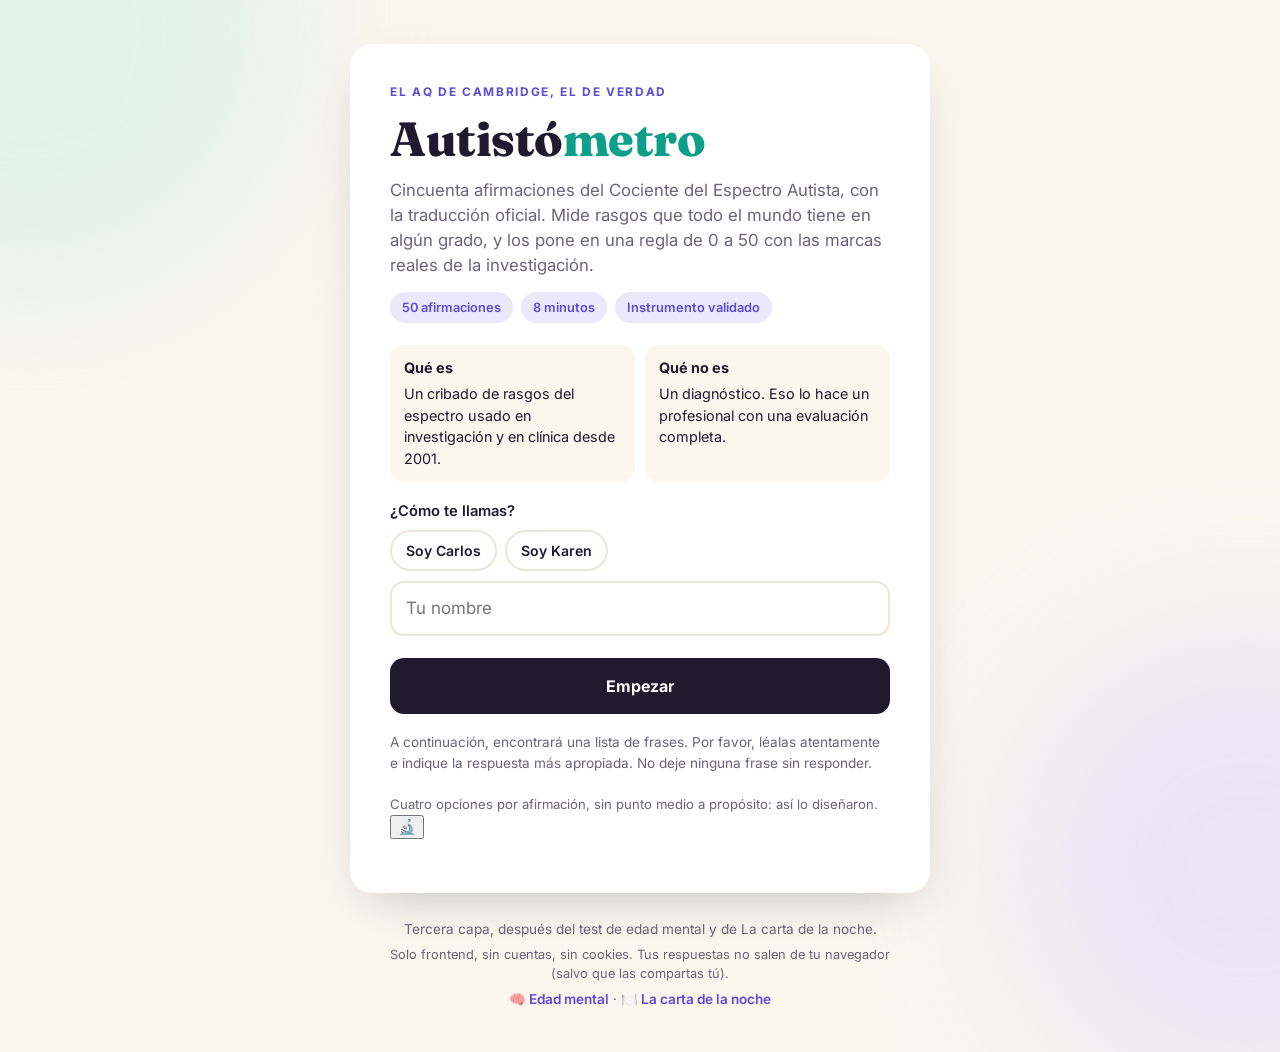
==== espectro/index.html @ 9f21df93 "Añadir Autistómetro: el AQ oficial en español en espectro/ Tercera capa del repo: el Cociente del Es" ====
<!doctype html>
<html lang="es">
<head>
  <meta charset="utf-8">
  <meta name="viewport" content="width=device-width, initial-scale=1">
  <title>Autistómetro</title>
  <meta name="description" content="El Cociente del Espectro Autista (AQ) de Cambridge, el de verdad: 50 afirmaciones, 8 minutos, y comparación entre dos.">
  <meta property="og:title" content="Autistómetro">
  <meta property="og:description" content="El AQ de Cambridge, el de verdad. 50 afirmaciones, 8 minutos. Hazlo y comparamos.">
  <meta property="og:type" content="website">
  <meta name="theme-color" content="#fbf6ee">
  <link rel="icon" href="data:image/svg+xml,%3Csvg xmlns='http://www.w3.org/2000/svg' viewBox='0 0 100 100'%3E%3Ctext y='.9em' font-size='90'%3E🔬%3C/text%3E%3C/svg%3E">
  <link rel="preconnect" href="https://fonts.googleapis.com">
  <link rel="preconnect" href="https://fonts.gstatic.com" crossorigin>
  <link href="https://fonts.googleapis.com/css2?family=Fraunces:opsz,wght@9..144,600;9..144,800&family=Inter:wght@400;500;600;700&display=swap" rel="stylesheet">
  <link rel="stylesheet" href="style.css">
</head>
<body>
  <div class="blob blob-a" aria-hidden="true"></div>
  <div class="blob blob-b" aria-hidden="true"></div>

  <main id="app" class="app" aria-live="polite"></main>

  <footer class="footer">
    <p>Tercera capa, después del test de edad mental y de La carta de la noche.</p>
    <p class="tiny">Solo frontend, sin cuentas, sin cookies. Tus respuestas no salen de tu navegador (salvo que las compartas tú).</p>
    <p><a class="footer-link" href="../">🧠 Edad mental</a> · <a class="footer-link" href="../cita/">🍽️ La carta de la noche</a></p>
  </footer>

  <script src="items.js"></script>
  <script src="app.js"></script>
</body>
</html>
---- espectro/style.css ----
/* =====================================================================
   Autistómetro — estilos (base compartida con el test de edad mental)
   ===================================================================== */

:root {
  --bg: #fbf6ee;
  --card: #ffffff;
  --ink: #1f1a2e;
  --muted: #6b6478;
  --line: #ece5da;
  --accent: #0e9f8a;
  --accent-2: #5b4bd6;
  --accent-soft: #dff5f0;
  --accent-2-soft: #ebe8fb;
  --warn-soft: #fff4d6;
  --warn: #b8862f;
  --ok: #2c9c6a;
  --radius: 22px;
  --shadow: 0 18px 50px -24px rgba(31, 26, 46, .35);
  --font-head: 'Fraunces', Georgia, 'Times New Roman', serif;
  --font-body: 'Inter', system-ui, -apple-system, 'Segoe UI', Roboto, sans-serif;
}

* { box-sizing: border-box; }

html { -webkit-text-size-adjust: 100%; }

body {
  margin: 0;
  min-height: 100vh;
  background: var(--bg);
  color: var(--ink);
  font-family: var(--font-body);
  font-size: 17px;
  line-height: 1.5;
  overflow-x: hidden;
  position: relative;
}

.blob {
  position: fixed;
  border-radius: 50%;
  filter: blur(70px);
  opacity: .45;
  pointer-events: none;
  z-index: 0;
}
.blob-a { width: 60vw; height: 60vw; max-width: 520px; max-height: 520px; background: #bfeee5; top: -18vw; left: -18vw; }
.blob-b { width: 55vw; height: 55vw; max-width: 480px; max-height: 480px; background: #d9d0ff; bottom: -16vw; right: -16vw; }

.app {
  position: relative;
  z-index: 1;
  max-width: 620px;
  margin: 0 auto;
  padding: 28px 16px 12px;
}

.screen {
  background: var(--card);
  border-radius: var(--radius);
  box-shadow: var(--shadow);
  padding: 30px 24px;
  opacity: 0;
  transform: translateY(10px);
  transition: opacity .35s ease, transform .35s ease;
}
.screen.in { opacity: 1; transform: none; }

@media (min-width: 560px) {
  .app { padding: 44px 20px 16px; }
  .screen { padding: 40px 40px; }
}

/* ---------- tipografía ---------- */
h1, h2, h3 { font-family: var(--font-head); line-height: 1.12; margin: 0 0 12px; letter-spacing: -.01em; }
h1 { font-size: clamp(2.1rem, 7vw, 3rem); font-weight: 800; }
h2 { font-size: clamp(1.45rem, 5vw, 1.9rem); font-weight: 700; }
h3 { font-size: 1.1rem; font-weight: 700; margin-top: 30px; }
h1 em { font-style: normal; color: var(--accent); }
p { margin: 0 0 14px; }
.kicker { text-transform: uppercase; letter-spacing: .14em; font-size: .74rem; font-weight: 700; color: var(--accent-2); margin-bottom: 10px; }
.lead { font-size: 1.05rem; color: var(--muted); }
.muted { color: var(--muted); }
.tiny { font-size: .8rem; }

/* ---------- inicio ---------- */
.meta {
  list-style: none; padding: 0; margin: 0 0 22px;
  display: flex; flex-wrap: wrap; gap: 8px;
}
.meta li {
  background: var(--accent-2-soft); color: var(--accent-2);
  font-size: .8rem; font-weight: 600; padding: 6px 12px; border-radius: 999px;
}
.banner {
  background: var(--accent-soft);
  border: 1px solid #a9e3d8;
  border-radius: 14px;
  padding: 12px 14px;
  margin-bottom: 20px;
  font-size: .95rem;
}
form label { display: block; font-weight: 600; font-size: .92rem; margin: 18px 0 8px; }
form label .opt { font-weight: 400; color: var(--muted); }
input[type="text"], input[type="number"] {
  width: 100%;
  font: inherit;
  padding: 13px 14px;
  border: 2px solid var(--line);
  border-radius: 14px;
  background: #fff;
  color: var(--ink);
  transition: border-color .15s;
}
input:focus { outline: none; border-color: var(--accent-2); }
.chips { display: flex; gap: 8px; margin-bottom: 10px; flex-wrap: wrap; }
.chip {
  font: inherit; font-size: .88rem; font-weight: 600;
  padding: 8px 14px; border-radius: 999px; cursor: pointer;
  border: 2px solid var(--line); background: #fff; color: var(--ink);
  transition: all .15s;
}
.chip:hover, .chip:focus-visible { border-color: var(--accent); color: var(--accent); }
.disclaimer { margin-top: 22px; font-size: .82rem; color: var(--muted); }

/* ---------- botones ---------- */
.btn {
  font: inherit; font-weight: 700; font-size: 1rem;
  padding: 14px 22px; border-radius: 14px; cursor: pointer;
  border: 2px solid transparent; transition: transform .1s, box-shadow .15s, background .15s;
  display: inline-flex; align-items: center; justify-content: center; gap: 8px;
  text-decoration: none; text-align: center;
}
.btn:active { transform: scale(.98); }
.btn.primary { background: var(--ink); color: #fff; width: 100%; margin-top: 22px; }
.btn.primary:hover { box-shadow: 0 10px 24px -10px rgba(31, 26, 46, .6); }
.btn.accent { background: var(--accent); color: #fff; }
.btn.ghost { background: transparent; border-color: var(--line); color: var(--ink); }
.btn.ghost:hover { border-color: var(--ink); }
.btn.wa { background: #25d366; color: #fff; }
.actions { display: flex; flex-direction: column; gap: 10px; margin-top: 28px; }
.actions .btn { width: 100%; margin: 0; }

/* ---------- cuestionario ---------- */
.quiz-head { display: flex; justify-content: space-between; align-items: center; margin-bottom: 12px; }
.tag {
  background: var(--accent-2-soft); color: var(--accent-2);
  font-size: .8rem; font-weight: 700; padding: 6px 12px; border-radius: 999px;
}
.counter { font-size: .85rem; color: var(--muted); font-weight: 600; font-variant-numeric: tabular-nums; }
.progress { height: 6px; background: var(--line); border-radius: 999px; overflow: hidden; margin-bottom: 26px; }
.progress-bar { height: 100%; background: linear-gradient(90deg, var(--accent-2), var(--accent)); border-radius: 999px; transition: width .35s ease; }
.question { margin-bottom: 8px; }
.note { font-size: .85rem; color: var(--muted); font-style: italic; margin-bottom: 14px; }
.options { display: flex; flex-direction: column; gap: 10px; margin-top: 18px; }
.option {
  display: flex; align-items: flex-start; gap: 12px;
  width: 100%; text-align: left;
  font: inherit; font-size: 1rem; line-height: 1.4;
  padding: 14px 16px; border-radius: 16px; cursor: pointer;
  border: 2px solid var(--line); background: #fff; color: var(--ink);
  transition: border-color .15s, background .15s, transform .1s;
}
.option:hover, .option:focus-visible { border-color: var(--accent-2); background: #faf8ff; outline: none; }
.option:active { transform: scale(.99); }
.option.selected { border-color: var(--accent); background: var(--accent-soft); }
.option:disabled { cursor: default; }
.option .key {
  flex: 0 0 auto;
  width: 28px; height: 28px; border-radius: 9px;
  display: inline-flex; align-items: center; justify-content: center;
  background: var(--line); color: var(--muted);
  font-size: .8rem; font-weight: 700; margin-top: 1px;
}
.option.selected .key { background: var(--accent); color: #fff; }
.quiz-foot { margin-top: 22px; display: flex; justify-content: space-between; }
.quiz-foot .btn { padding: 10px 16px; font-size: .9rem; }

/* ---------- resultado ---------- */
.big-age {
  display: flex; align-items: baseline; gap: 10px; margin: 6px 0 14px;
  font-family: var(--font-head);
}
.big-age .num {
  font-size: clamp(5rem, 24vw, 8rem); font-weight: 800; line-height: .95; letter-spacing: -.03em;
  background: linear-gradient(120deg, var(--accent-2), var(--accent));
  -webkit-background-clip: text; background-clip: text; color: transparent;
}
.big-age .unit { font-size: 1.4rem; color: var(--muted); font-weight: 600; }
.profile-title { color: var(--ink); }
.real-age {
  background: #fbf6ee; border-radius: 14px; padding: 12px 14px; font-size: .95rem; margin-top: 16px;
}
.topics { list-style: none; padding: 0; margin: 0; display: flex; flex-direction: column; gap: 16px; }
.topic-row { display: flex; justify-content: space-between; align-items: baseline; gap: 12px; margin-bottom: 6px; font-weight: 600; }
.topic-row > span:first-child { flex: 1 1 auto; }
.topic-row strong { font-family: var(--font-head); font-size: 1.15rem; white-space: nowrap; }
.topic-row .desc { font-weight: 400; color: var(--muted); font-size: .8rem; margin-left: 6px; }
.bar-track { height: 10px; background: var(--line); border-radius: 999px; overflow: hidden; }
.bar-fill {
  height: 100%; width: 0; border-radius: 999px;
  background: linear-gradient(90deg, var(--accent-2), var(--accent));
  transition: width .9s cubic-bezier(.2, .8, .2, 1);
}
.topic-note { font-size: .9rem; color: var(--muted); margin: 8px 0 0; }
.quote {
  margin: 30px 0 0; padding: 18px 20px;
  border-left: 4px solid var(--accent); background: var(--accent-soft); border-radius: 0 16px 16px 0;
  font-family: var(--font-head); font-size: 1.15rem; line-height: 1.4;
}
.share-panel {
  margin-top: 18px; padding: 18px; border-radius: 16px; background: #fbf6ee;
  display: flex; flex-direction: column; gap: 10px;
}
.share-panel p { margin: 0 0 6px; font-size: .95rem; }
.share-panel .btn { width: 100%; margin: 0; font-size: .95rem; padding: 12px 16px; }
.share-url {
  font-size: .78rem; word-break: break-all; color: var(--muted);
  background: #fff; border: 1px solid var(--line); border-radius: 10px; padding: 8px 10px;
}
.toast { font-size: .85rem; color: var(--ok); font-weight: 600; min-height: 1.2em; margin: 0; }

/* ---------- comparación ---------- */
.vs { color: var(--muted); font-weight: 400; font-size: .7em; margin: 0 8px; }
.duo { display: grid; grid-template-columns: 1fr 1fr; gap: 12px; margin: 18px 0; }
.duo-card {
  background: #fbf6ee; border-radius: 18px; padding: 16px 12px; text-align: center;
  display: flex; flex-direction: column; gap: 4px;
}
.duo-card .duo-name { font-weight: 700; }
.duo-card .duo-age { font-family: var(--font-head); font-size: 3rem; font-weight: 800; line-height: 1; }
.duo-card:first-child .duo-age { color: var(--accent-2); }
.duo-card:last-child .duo-age { color: var(--accent); }
.duo-card .duo-title { font-size: .8rem; color: var(--muted); }
.verdict { font-family: var(--font-head); font-size: 1.2rem; line-height: 1.35; }
.compat {
  display: flex; align-items: center; gap: 16px; margin-top: 22px;
  padding: 16px; border-radius: 18px; background: var(--accent-2-soft);
}
.compat-ring {
  flex: 0 0 auto; width: 84px; height: 84px; border-radius: 50%;
  display: flex; align-items: center; justify-content: center;
  background: conic-gradient(var(--accent-2) calc(var(--p) * 1%), #fff 0);
  position: relative;
}
.compat-ring::after {
  content: ''; position: absolute; inset: 9px; border-radius: 50%; background: var(--accent-2-soft);
}
.compat-ring span { position: relative; z-index: 1; font-family: var(--font-head); font-weight: 800; font-size: 1.35rem; }
.compat p { margin: 0; font-size: .95rem; }
.compat p strong { display: block; font-size: 1rem; margin-bottom: 2px; }
.duo-topic { margin-bottom: 18px; }
.duo-topic .label { font-weight: 600; margin-bottom: 8px; display: flex; justify-content: space-between; }
.duo-bars { display: flex; flex-direction: column; gap: 6px; }
.duo-bar { display: grid; grid-template-columns: 70px 1fr 36px; align-items: center; gap: 8px; font-size: .85rem; }
.duo-bar .who { font-weight: 600; white-space: nowrap; overflow: hidden; text-overflow: ellipsis; }
.duo-bar .n { text-align: right; font-variant-numeric: tabular-nums; color: var(--muted); }
.duo-bar .bar-track { height: 8px; }
.duo-bar.a .bar-fill { background: var(--accent-2); }
.duo-bar.b .bar-fill { background: var(--accent); }
.duo-line { font-size: .9rem; color: var(--muted); margin: 8px 0 0; }
.qlist { list-style: none; padding: 0; margin: 0; display: flex; flex-direction: column; gap: 12px; }
.qlist li { background: #fbf6ee; border-radius: 14px; padding: 12px 14px; font-size: .92rem; }
.qlist .q { font-weight: 600; margin-bottom: 6px; }
.qlist .ans { margin: 2px 0; color: var(--muted); }
.qlist .ans b { color: var(--ink); }
.qlist .ans.a b { color: var(--accent-2); }
.qlist .ans.b b { color: var(--accent); }

/* ---------- ciencia ---------- */
.small { font-size: .92rem; }
.sci-note { color: var(--accent-2); font-style: normal; font-weight: 600; font-size: .82rem; }
.sci-list .sci { margin: 8px 0 4px; color: var(--ink); }
.sci-list .src { margin: 0; font-size: .82rem; color: var(--muted); }
.sci-list .src a { color: var(--accent-2); font-weight: 600; }

/* ---------- pie ---------- */
.footer { position: relative; z-index: 1; text-align: center; color: var(--muted); font-size: .85rem; padding: 10px 20px 36px; max-width: 560px; margin: 0 auto; }
.footer p { margin: 0 0 6px; }
.footer-link { color: var(--accent-2); font-weight: 600; text-decoration: none; }
.footer-link:hover { text-decoration: underline; }

@media (prefers-reduced-motion: reduce) {
  .screen, .bar-fill, .progress-bar { transition: none; }
}

/* ---------- autistómetro: inicio ---------- */
.seg { display: flex; flex-wrap: wrap; gap: 8px; margin-bottom: 4px; }
.seg .chip.on { border-color: var(--accent-2); background: var(--accent-2-soft); color: var(--accent-2); }
.whatis { display: grid; grid-template-columns: 1fr 1fr; gap: 10px; margin: 18px 0 6px; }
.whatis div { background: #fbf6ee; border-radius: 14px; padding: 12px 14px; font-size: .9rem; }
.whatis b { display: block; margin-bottom: 4px; }
@media (max-width: 420px) { .whatis { grid-template-columns: 1fr; } }

/* ---------- cuestionario ---------- */
.option.lk { text-align: center; justify-content: center; padding: 15px 12px; font-weight: 600; }
.statement { font-size: clamp(1.35rem, 5.6vw, 1.75rem); min-height: 3.2em; }
.instr { font-size: .85rem; color: var(--muted); margin-bottom: 14px; }

/* ---------- resultado: regla ---------- */
.ruler { position: relative; margin: 30px 0 44px; height: 14px; background: linear-gradient(90deg, #dff5f0, #ebe8fb 55%, #d9d0ff); border-radius: 999px; }
.ruler .mark { position: absolute; top: -6px; width: 2px; height: 26px; background: var(--muted); opacity: .55; transform: translateX(-1px); }
.ruler .mark span { position: absolute; top: 28px; left: 50%; transform: translateX(-50%); font-size: .72rem; font-weight: 700; color: var(--muted); white-space: nowrap; }
.ruler .mark.m2 span { top: 42px; }
.ref b { color: var(--ink); }
.ruler .me { position: absolute; top: -12px; width: 38px; height: 38px; border-radius: 50%; background: var(--accent-2); color: #fff; font-family: var(--font-head); font-weight: 800; font-size: 1rem; display: flex; align-items: center; justify-content: center; transform: translateX(-19px); box-shadow: 0 6px 16px -6px rgba(0,0,0,.45); border: 3px solid #fff; z-index: 2; }
.ruler .me.b { background: var(--accent); top: -12px; }
.ruler .me.b.stack { top: -44px; }
.ruler .me.low small { top: auto; bottom: -15px; }
.ruler .me small { font-size: .62rem; font-weight: 700; position: absolute; top: -16px; left: 50%; transform: translateX(-50%); color: var(--ink); white-space: nowrap; }
.band { border-radius: 16px; padding: 16px 18px; margin: 10px 0 18px; background: var(--accent-2-soft); }
.band h2 { margin-bottom: 6px; }
.band p { margin-bottom: 0; }
.ref { font-size: .88rem; color: var(--muted); margin-top: 6px; }
.sub-row { display: flex; justify-content: space-between; align-items: baseline; margin-bottom: 6px; font-weight: 600; gap: 12px; }
.sub-row strong { font-family: var(--font-head); font-size: 1.1rem; white-space: nowrap; }
.sub-row .desc { font-weight: 400; color: var(--muted); font-size: .8rem; margin-left: 6px; }
.fine { font-size: .85rem; color: var(--muted); background: var(--warn-soft); border-radius: 14px; padding: 12px 14px; margin-top: 22px; }
.fine b { color: var(--warn); }
.credits { font-size: .78rem; color: var(--muted); margin-top: 18px; line-height: 1.45; }
.credits a { color: var(--accent-2); }

/* ---------- comparación ---------- */
.duo-card .duo-age { font-size: 2.6rem; }
.opp { list-style: none; padding: 0; margin: 0; display: flex; flex-direction: column; gap: 10px; }
.opp li { background: #fbf6ee; border-radius: 14px; padding: 12px 14px; font-size: .92rem; }
.opp .q { font-weight: 600; margin-bottom: 6px; }
.opp .ans { margin: 2px 0; color: var(--muted); }
.opp .ans b { color: var(--ink); }
.opp .ans.a b { color: var(--accent-2); }
.opp .ans.b b { color: var(--accent); }
.coin { font-family: var(--font-head); font-size: 1.15rem; margin: 6px 0 16px; }
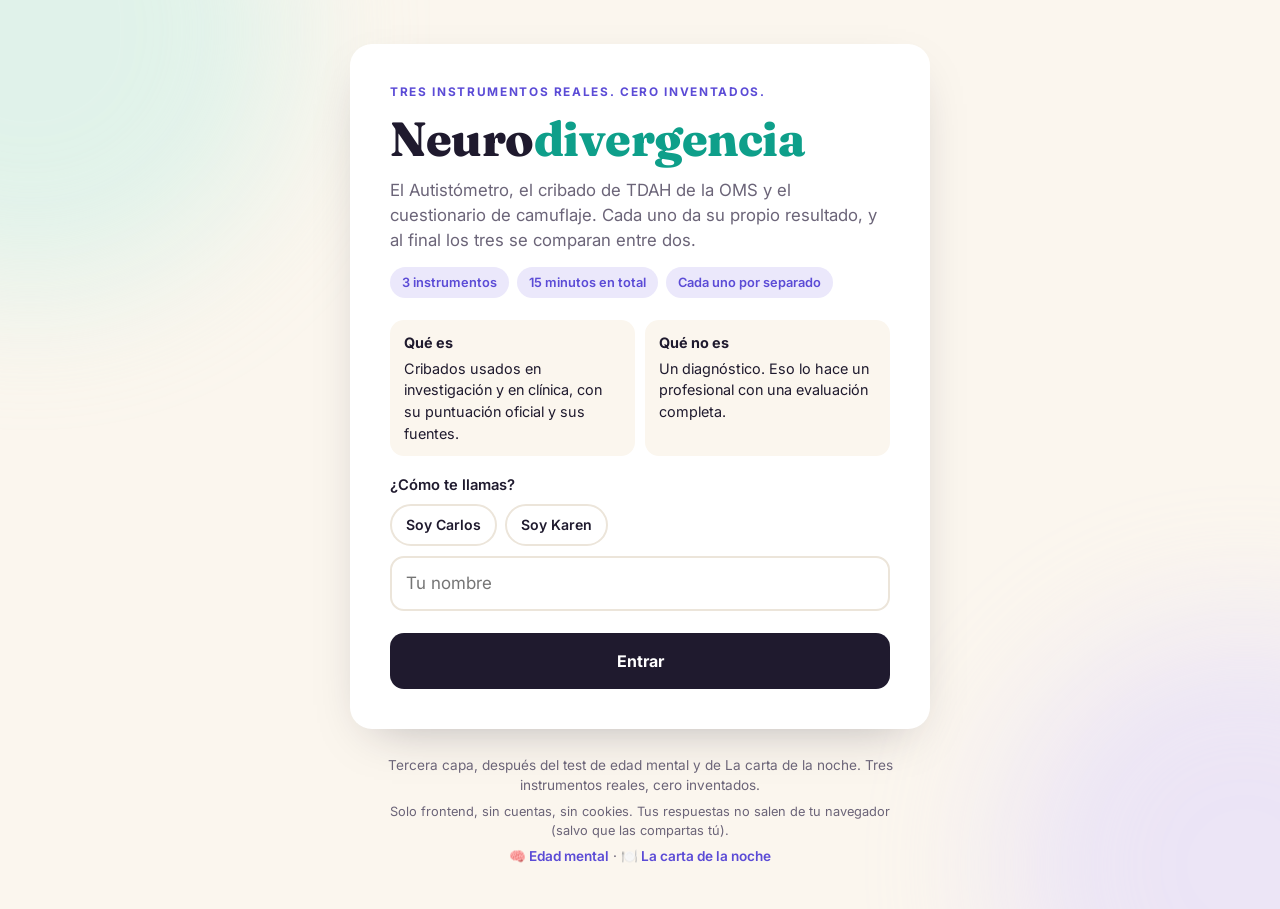
==== commit b5c2ab98: "Convertir espectro/ en Neurodivergencia: AQ, ASRS v1.1 y CAT-Q El Autistómetro pasa a ser el primero" ====
--- a/espectro/index.html
+++ b/espectro/index.html
@@ -3,13 +3,13 @@
 <head>
   <meta charset="utf-8">
   <meta name="viewport" content="width=device-width, initial-scale=1">
-  <title>Autistómetro</title>
-  <meta name="description" content="El Cociente del Espectro Autista (AQ) de Cambridge, el de verdad: 50 afirmaciones, 8 minutos, y comparación entre dos.">
-  <meta property="og:title" content="Autistómetro">
-  <meta property="og:description" content="El AQ de Cambridge, el de verdad. 50 afirmaciones, 8 minutos. Hazlo y comparamos.">
+  <title>Neurodivergencia</title>
+  <meta name="description" content="Tres instrumentos reales, cero inventados: el AQ de Cambridge, el cribado de TDAH de la OMS y el cuestionario de camuflaje CAT-Q. Con comparación entre dos.">
+  <meta property="og:title" content="Neurodivergencia">
+  <meta property="og:description" content="Autistómetro, TDAH y camuflaje: tres instrumentos reales. Hazlos y comparamos.">
   <meta property="og:type" content="website">
   <meta name="theme-color" content="#fbf6ee">
-  <link rel="icon" href="data:image/svg+xml,%3Csvg xmlns='http://www.w3.org/2000/svg' viewBox='0 0 100 100'%3E%3Ctext y='.9em' font-size='90'%3E🔬%3C/text%3E%3C/svg%3E">
+  <link rel="icon" href="data:image/svg+xml,%3Csvg xmlns='http://www.w3.org/2000/svg' viewBox='0 0 100 100'%3E%3Ctext y='.9em' font-size='90'%3E🧬%3C/text%3E%3C/svg%3E">
   <link rel="preconnect" href="https://fonts.googleapis.com">
   <link rel="preconnect" href="https://fonts.gstatic.com" crossorigin>
   <link href="https://fonts.googleapis.com/css2?family=Fraunces:opsz,wght@9..144,600;9..144,800&family=Inter:wght@400;500;600;700&display=swap" rel="stylesheet">
@@ -22,12 +22,14 @@
   <main id="app" class="app" aria-live="polite"></main>
 
   <footer class="footer">
-    <p>Tercera capa, después del test de edad mental y de La carta de la noche.</p>
+    <p>Tercera capa, después del test de edad mental y de La carta de la noche. Tres instrumentos reales, cero inventados.</p>
     <p class="tiny">Solo frontend, sin cuentas, sin cookies. Tus respuestas no salen de tu navegador (salvo que las compartas tú).</p>
     <p><a class="footer-link" href="../">🧠 Edad mental</a> · <a class="footer-link" href="../cita/">🍽️ La carta de la noche</a></p>
   </footer>
 
   <script src="items.js"></script>
+  <script src="asrs.js"></script>
+  <script src="catq.js"></script>
   <script src="app.js"></script>
 </body>
 </html>
--- a/espectro/style.css
+++ b/espectro/style.css
@@ -331,3 +331,48 @@
 .opp .ans.a b { color: var(--accent-2); }
 .opp .ans.b b { color: var(--accent); }
 .coin { font-family: var(--font-head); font-size: 1.15rem; margin: 6px 0 16px; }
+
+/* ---------- hub ---------- */
+.menu-list { display: flex; flex-direction: column; gap: 10px; margin-top: 10px; }
+.menu-row {
+  font: inherit; text-align: left; cursor: pointer; width: 100%;
+  display: grid; grid-template-columns: auto 1fr auto; align-items: center; gap: 12px;
+  padding: 14px 14px; border-radius: 16px;
+  border: 2px solid var(--line); background: #fff; color: var(--ink);
+}
+.menu-row:hover { border-color: var(--accent-2); }
+.menu-emoji { font-size: 1.6rem; line-height: 1; }
+.menu-text { display: flex; flex-direction: column; gap: 2px; min-width: 0; }
+.menu-name { font-family: var(--font-head); font-size: 1.15rem; font-weight: 700; }
+.menu-name em { font-style: italic; font-weight: 400; color: var(--muted); }
+.menu-sub { font-size: .82rem; color: var(--muted); }
+.status { font-size: .74rem; font-weight: 700; color: var(--muted); white-space: nowrap; padding: 4px 9px; border-radius: 999px; background: #fbf6ee; text-align: center; }
+.status.ok { color: var(--accent); }
+.status.live { color: var(--accent-2); }
+.menu-foot { display: flex; flex-wrap: wrap; gap: 4px 14px; margin-top: 18px; }
+.link { font: inherit; font-size: .88rem; font-weight: 600; cursor: pointer; background: none; border: 0; padding: 6px 2px; color: var(--muted); text-decoration: underline; text-underline-offset: 3px; }
+.link.danger { color: var(--accent); }
+
+/* ---------- cuestionario: 5 y 7 opciones ---------- */
+.options.compact .option { padding: 11px 14px; font-size: .95rem; }
+.options.compact .option .key { width: 24px; height: 24px; font-size: .72rem; }
+.prov { font-size: .78rem; color: var(--warn); background: var(--warn-soft); border-radius: 10px; padding: 6px 10px; margin: -8px 0 14px; }
+
+/* ---------- ASRS: casillas ---------- */
+.boxes { display: flex; gap: 8px; margin: 8px 0 14px; }
+.box { flex: 1; height: 38px; border-radius: 10px; border: 2px solid var(--line); background: #fff; display: flex; align-items: center; justify-content: center; font-weight: 700; font-size: .85rem; color: var(--muted); }
+.box.on { background: var(--accent-2); border-color: var(--accent-2); color: #fff; }
+.box.b.on { background: var(--accent); border-color: var(--accent); }
+.big-age .num.small { font-size: clamp(3.4rem, 16vw, 5.5rem); }
+
+/* ---------- perfil ---------- */
+.perfil { display: flex; flex-direction: column; gap: 10px; margin: 12px 0 6px; }
+.perfil-card { display: grid; grid-template-columns: auto 1fr auto; align-items: center; gap: 12px; background: #fbf6ee; border-radius: 16px; padding: 12px 14px; }
+.perfil-card .pc-emoji { font-size: 1.5rem; }
+.perfil-card .pc-name { font-family: var(--font-head); font-weight: 700; }
+.perfil-card .pc-sub { font-size: .82rem; color: var(--muted); }
+.perfil-card .pc-num { font-family: var(--font-head); font-size: 1.6rem; font-weight: 800; color: var(--accent-2); white-space: nowrap; }
+.perfil-card.pending { opacity: .6; }
+.perfil-card.pending .pc-num { color: var(--muted); font-size: 1rem; }
+.cmp-section { margin-top: 26px; padding-top: 16px; border-top: 1px solid var(--line); }
+.cmp-section h2 { font-size: 1.4rem; }
